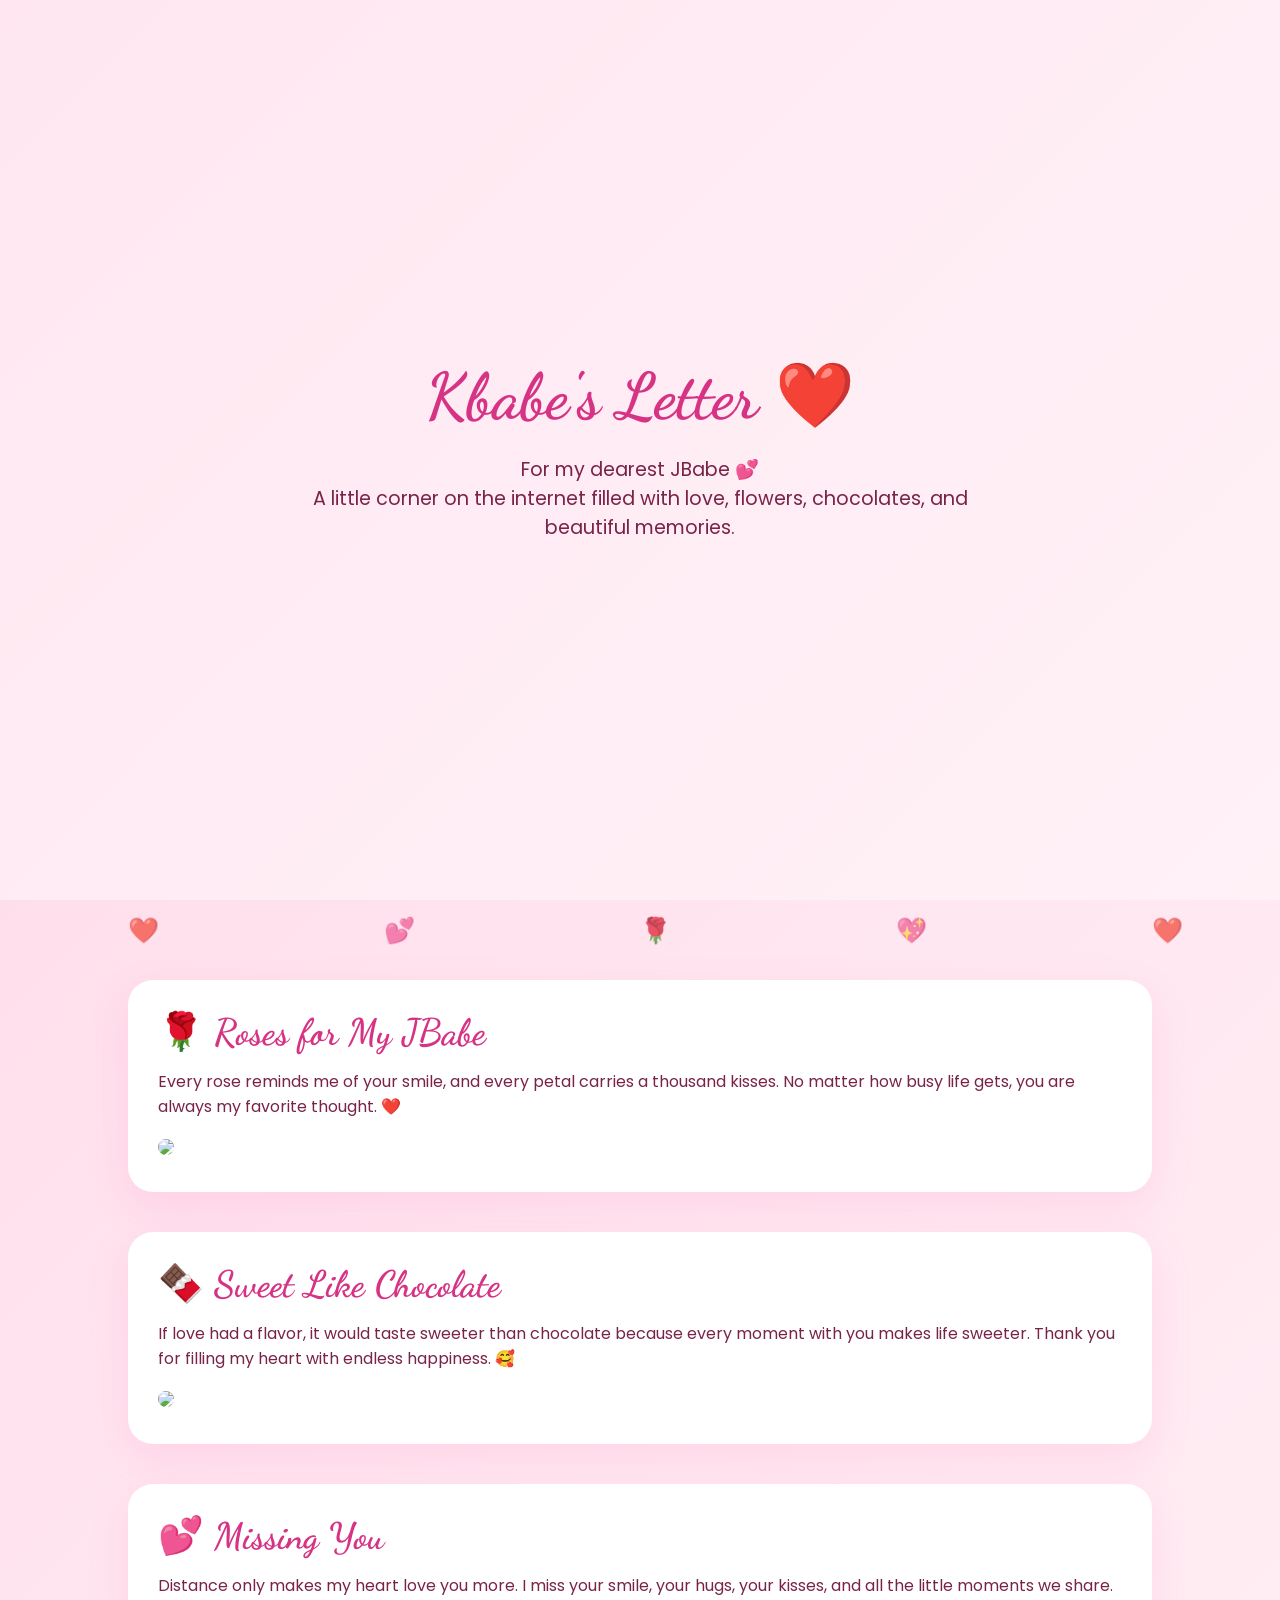
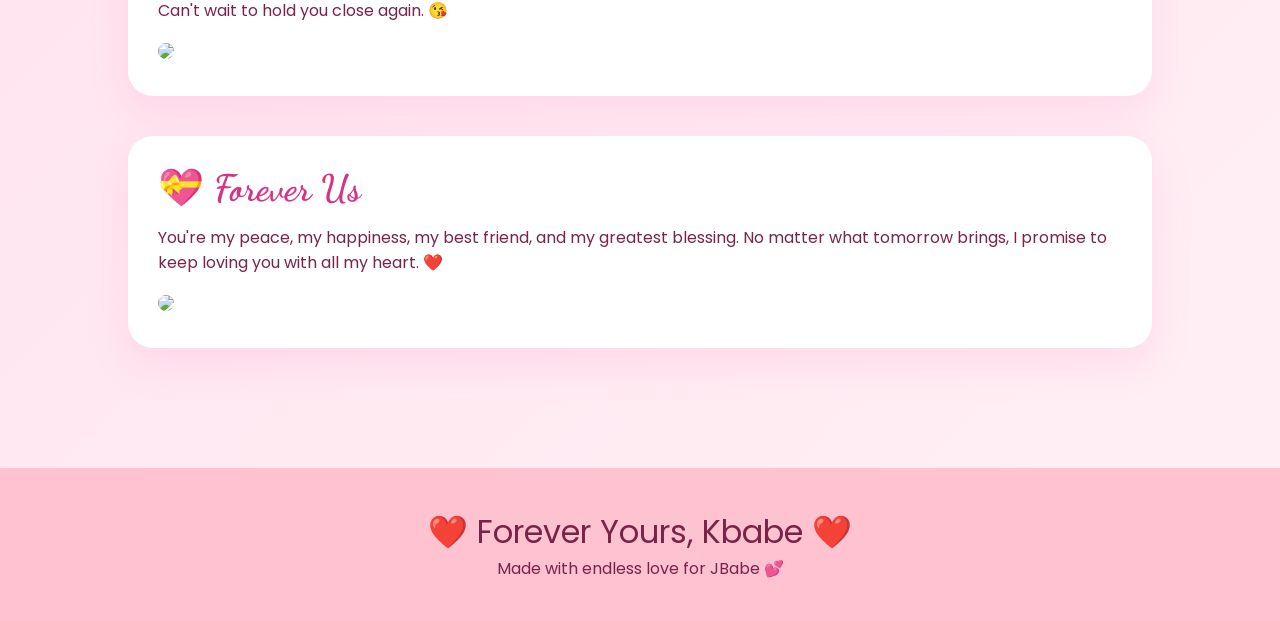
==== kb.html @ de2fefcd "Create kb.html for Kbabe's romantic letter This HTML file creates a romantic webpage dedicated to 'K" ====
<!DOCTYPE html>
<html lang="en">
<head>
<meta charset="UTF-8">
<meta name="viewport" content="width=device-width, initial-scale=1.0">
<title>Kbabe's Letter ❤️</title>

<link href="https://fonts.googleapis.com/css2?family=Dancing+Script:wght@700&family=Poppins:wght@300;400;600&display=swap" rel="stylesheet">

<style>
*{
margin:0;
padding:0;
box-sizing:border-box;
}

body{
font-family:'Poppins',sans-serif;
background:linear-gradient(135deg,#ffd6e7,#ffe6f0,#fff0f5);
overflow-x:hidden;
color:#7a2349;
}

/* Floating Hearts */
.hearts span{
position:fixed;
bottom:-50px;
font-size:25px;
animation:float 10s linear infinite;
opacity:.7;
}

.hearts span:nth-child(1){left:10%;animation-duration:8s;}
.hearts span:nth-child(2){left:30%;animation-duration:12s;}
.hearts span:nth-child(3){left:50%;animation-duration:10s;}
.hearts span:nth-child(4){left:70%;animation-duration:9s;}
.hearts span:nth-child(5){left:90%;animation-duration:11s;}

@keyframes float{
0%{
transform:translateY(0) rotate(0deg);
opacity:0;
}
20%{
opacity:1;
}
100%{
transform:translateY(-110vh) rotate(360deg);
opacity:0;
}
}

header{
height:100vh;
display:flex;
justify-content:center;
align-items:center;
flex-direction:column;
text-align:center;
background:linear-gradient(rgba(255,255,255,.4),rgba(255,255,255,.4)),
url("https://images.unsplash.com/photo-1518199266791-5375a83190b7?w=1400");
background-size:cover;
}

h1{
font-size:4rem;
font-family:'Dancing Script',cursive;
color:#d63384;
animation:fade 2s;
}

.subtitle{
margin-top:20px;
font-size:1.2rem;
max-width:700px;
}

@keyframes fade{
from{
opacity:0;
transform:translateY(40px);
}
to{
opacity:1;
transform:translateY(0);
}
}

.section{
padding:80px 10%;
}

.card{
background:white;
border-radius:25px;
padding:30px;
margin-bottom:40px;
box-shadow:0 15px 40px rgba(255,105,180,.15);
transition:.4s;
}

.card:hover{
transform:translateY(-8px);
}

.card img{
width:100%;
border-radius:20px;
margin-top:20px;
}

h2{
font-family:'Dancing Script',cursive;
font-size:2.3rem;
margin-bottom:15px;
color:#d63384;
}

footer{
text-align:center;
padding:40px;
font-size:1rem;
background:#ffc2d1;
}

.love{
font-size:2rem;
animation:pulse 2s infinite;
}

@keyframes pulse{
50%{
transform:scale(1.15);
}
}
</style>
</head>
<body>

<div class="hearts">
<span>❤️</span>
<span>💕</span>
<span>🌹</span>
<span>💖</span>
<span>❤️</span>
</div>

<header>
<h1>Kbabe's Letter ❤️</h1>
<p class="subtitle">
For my dearest JBabe 💕<br>
A little corner on the internet filled with love, flowers, chocolates, and beautiful memories.
</p>
</header>

<section class="section">

<div class="card">
<h2>🌹 Roses for My JBabe</h2>
<p>
Every rose reminds me of your smile, and every petal carries a thousand kisses.
No matter how busy life gets, you are always my favorite thought.
❤️
</p>

<img src="https://images.unsplash.com/photo-1518895949257-7621c3c786d7?w=1000">
</div>

<div class="card">
<h2>🍫 Sweet Like Chocolate</h2>
<p>
If love had a flavor, it would taste sweeter than chocolate because every moment with you makes life sweeter.
Thank you for filling my heart with endless happiness.
🥰
</p>

<img src="https://images.unsplash.com/photo-1511381939415-e44015466834?w=1000">
</div>

<div class="card">
<h2>💕 Missing You</h2>
<p>
Distance only makes my heart love you more.
I miss your smile, your hugs, your kisses, and all the little moments we share.
Can't wait to hold you close again.
😘
</p>

<img src="https://images.unsplash.com/photo-1516589178581-6cd7833ae3b2?w=1000">
</div>

<div class="card">
<h2>💝 Forever Us</h2>
<p>
You're my peace, my happiness, my best friend, and my greatest blessing.
No matter what tomorrow brings, I promise to keep loving you with all my heart.
❤️
</p>

<img src="https://images.unsplash.com/photo-1518568814500-bf0f8d125f46?w=1000">
</div>

</section>

<footer>
<div class="love">❤️ Forever Yours, Kbabe ❤️</div>
<p>Made with endless love for JBabe 💕</p>
</footer>

</body>
</html>
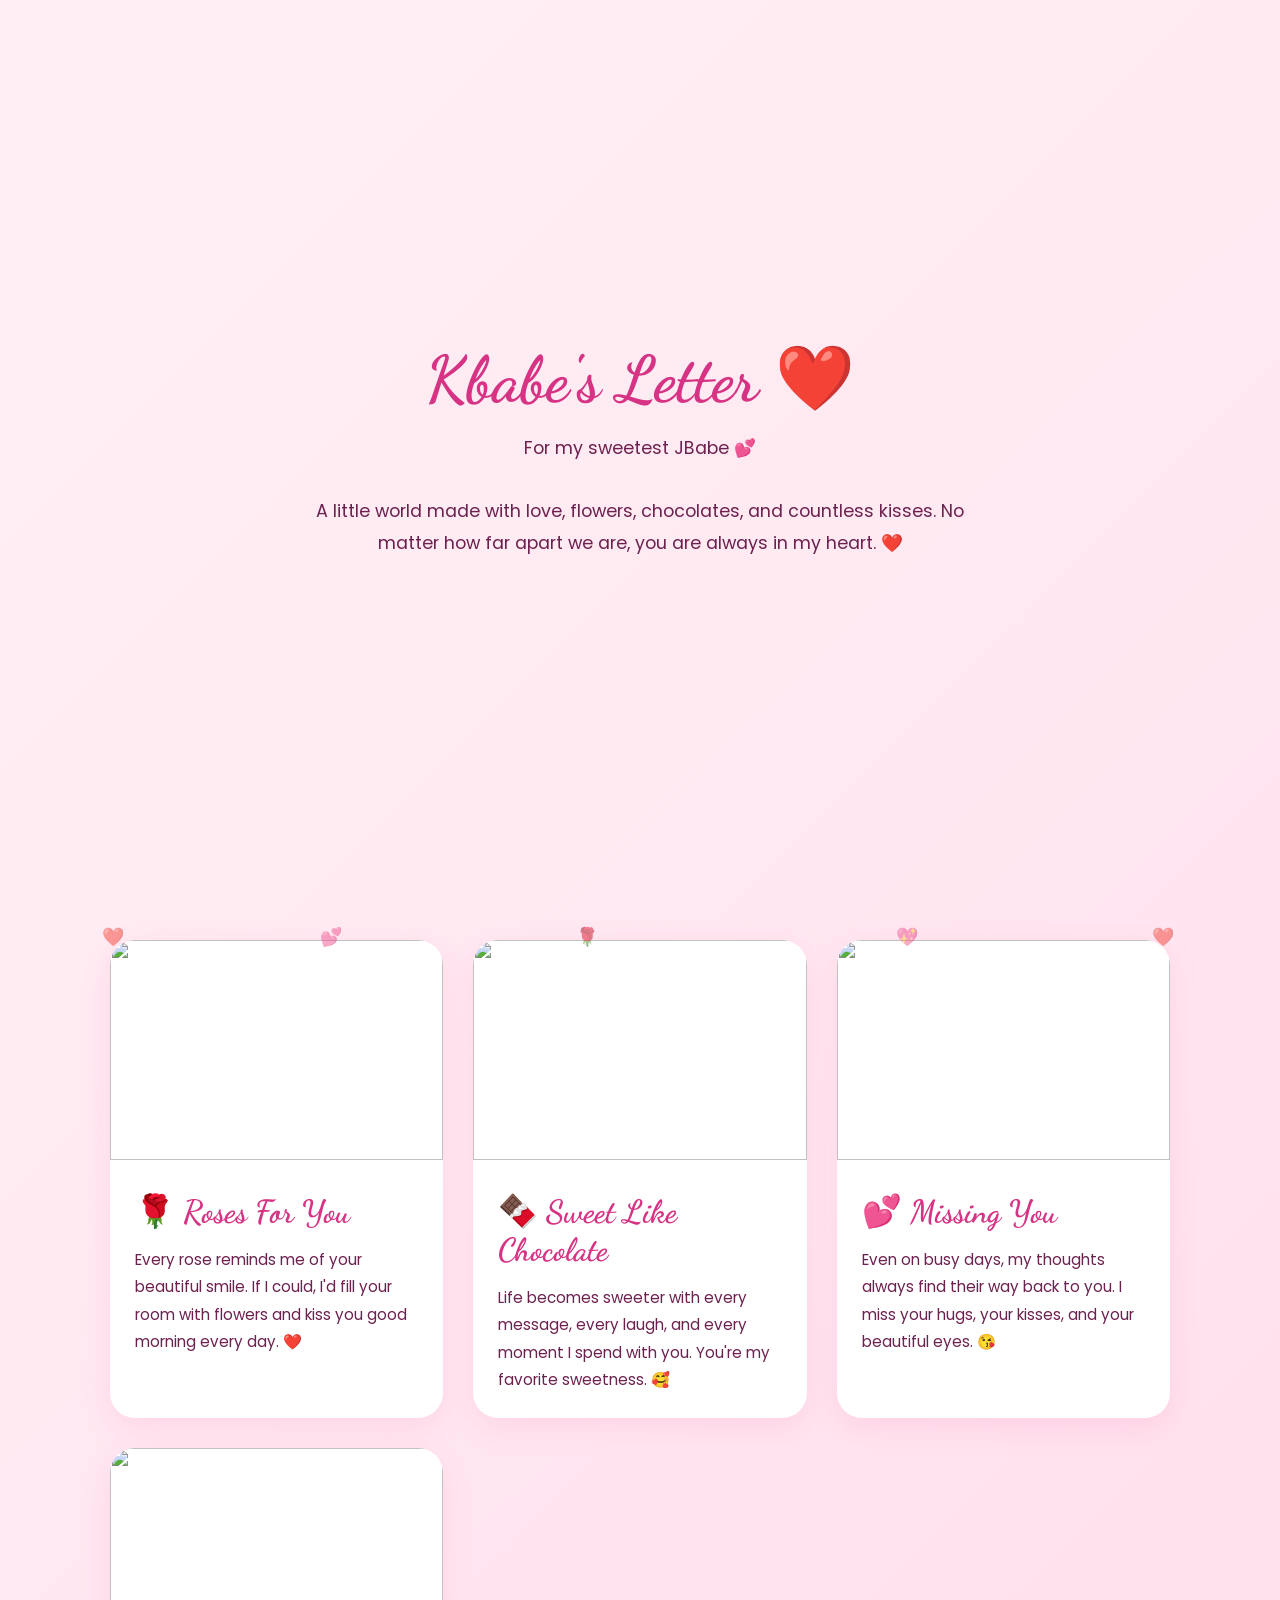
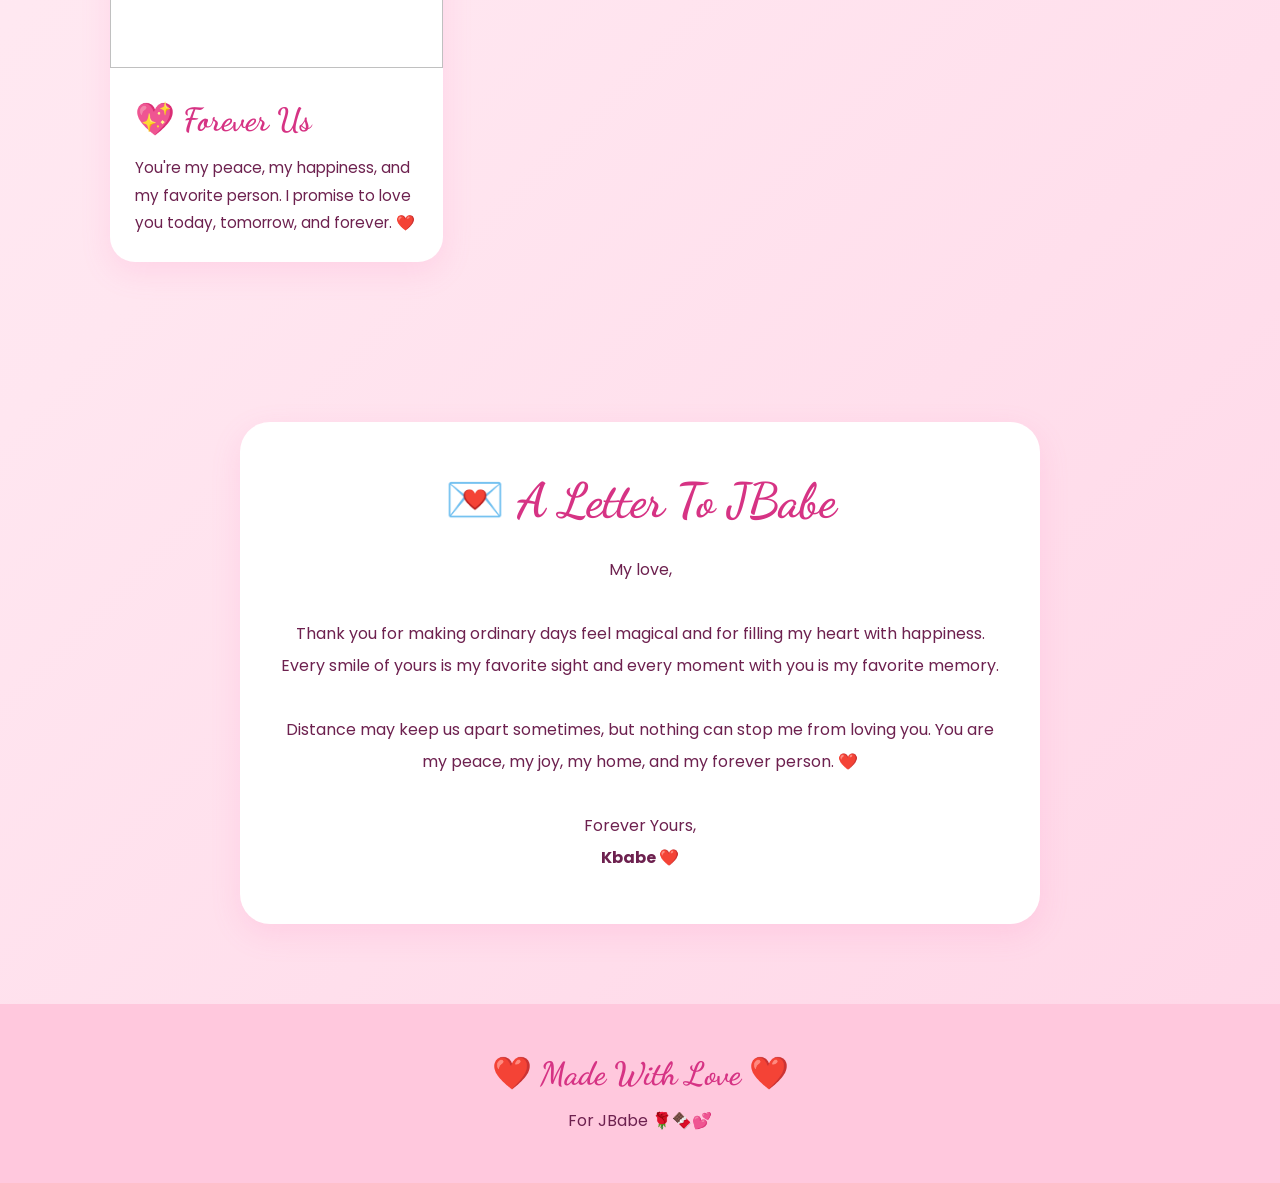
==== commit 6ae1f59f: "Refactor kb.html with style and content updates" ====
--- a/kb.html
+++ b/kb.html
@@ -5,9 +5,10 @@
 <meta name="viewport" content="width=device-width, initial-scale=1.0">
 <title>Kbabe's Letter ❤️</title>
 
-<link href="https://fonts.googleapis.com/css2?family=Dancing+Script:wght@700&family=Poppins:wght@300;400;600&display=swap" rel="stylesheet">
+<link href="https://fonts.googleapis.com/css2?family=Dancing+Script:wght@700&family=Poppins:wght@300;400;500;600&display=swap" rel="stylesheet">
 
 <style>
+
 *{
 margin:0;
 padding:0;
@@ -16,69 +17,74 @@
 
 body{
 font-family:'Poppins',sans-serif;
-background:linear-gradient(135deg,#ffd6e7,#ffe6f0,#fff0f5);
+background:linear-gradient(135deg,#fff0f5,#ffe6f0,#ffd6e7);
+color:#6d214f;
 overflow-x:hidden;
-color:#7a2349;
 }
 
 /* Floating Hearts */
+
 .hearts span{
 position:fixed;
 bottom:-50px;
-font-size:25px;
+font-size:18px;
 animation:float 10s linear infinite;
-opacity:.7;
-}
-
-.hearts span:nth-child(1){left:10%;animation-duration:8s;}
-.hearts span:nth-child(2){left:30%;animation-duration:12s;}
-.hearts span:nth-child(3){left:50%;animation-duration:10s;}
+opacity:.5;
+z-index:-1;
+}
+
+.hearts span:nth-child(1){left:8%;animation-duration:8s;}
+.hearts span:nth-child(2){left:25%;animation-duration:10s;}
+.hearts span:nth-child(3){left:45%;animation-duration:12s;}
 .hearts span:nth-child(4){left:70%;animation-duration:9s;}
 .hearts span:nth-child(5){left:90%;animation-duration:11s;}
 
 @keyframes float{
 0%{
-transform:translateY(0) rotate(0deg);
+transform:translateY(0);
 opacity:0;
 }
 20%{
-opacity:1;
+opacity:.8;
 }
 100%{
-transform:translateY(-110vh) rotate(360deg);
+transform:translateY(-120vh);
 opacity:0;
 }
 }
 
+/* Header */
+
 header{
-height:100vh;
+min-height:100vh;
 display:flex;
 justify-content:center;
 align-items:center;
-flex-direction:column;
+padding:20px;
 text-align:center;
-background:linear-gradient(rgba(255,255,255,.4),rgba(255,255,255,.4)),
-url("https://images.unsplash.com/photo-1518199266791-5375a83190b7?w=1400");
-background-size:cover;
+}
+
+.hero{
+max-width:700px;
+animation:fadeUp 1.5s;
 }
 
 h1{
+font-family:'Dancing Script',cursive;
 font-size:4rem;
-font-family:'Dancing Script',cursive;
 color:#d63384;
-animation:fade 2s;
-}
-
-.subtitle{
-margin-top:20px;
-font-size:1.2rem;
-max-width:700px;
-}
-
-@keyframes fade{
+margin-bottom:15px;
+}
+
+.hero p{
+font-size:1.1rem;
+line-height:1.8;
+}
+
+@keyframes fadeUp{
 from{
 opacity:0;
-transform:translateY(40px);
+transform:translateY(50px);
 }
 to{
 opacity:1;
@@ -86,16 +92,22 @@
 }
 }
 
-.section{
-padding:80px 10%;
+/* Posts */
+
+.container{
+max-width:1100px;
+margin:auto;
+padding:40px 20px 80px;
+display:grid;
+grid-template-columns:repeat(auto-fit,minmax(300px,1fr));
+gap:30px;
 }
 
 .card{
 background:white;
 border-radius:25px;
-padding:30px;
-margin-bottom:40px;
-box-shadow:0 15px 40px rgba(255,105,180,.15);
+overflow:hidden;
+box-shadow:0 10px 30px rgba(255,105,180,.15);
 transition:.4s;
 }
 
@@ -105,34 +117,96 @@
 
 .card img{
 width:100%;
-border-radius:20px;
-margin-top:20px;
-}
-
-h2{
+height:220px;
+object-fit:cover;
+}
+
+.content{
+padding:25px;
+}
+
+.content h2{
 font-family:'Dancing Script',cursive;
-font-size:2.3rem;
+font-size:2rem;
 margin-bottom:15px;
 color:#d63384;
 }
 
+.content p{
+line-height:1.8;
+font-size:.95rem;
+}
+
+/* Love Letter */
+
+.letter{
+max-width:800px;
+margin:80px auto;
+background:white;
+padding:50px 35px;
+border-radius:30px;
+box-shadow:0 10px 30px rgba(255,105,180,.15);
+text-align:center;
+}
+
+.letter h2{
+font-family:'Dancing Script',cursive;
+font-size:3rem;
+color:#d63384;
+margin-bottom:25px;
+}
+
+.letter p{
+line-height:2;
+font-size:1rem;
+}
+
+/* Footer */
+
 footer{
+padding:50px 20px;
 text-align:center;
-padding:40px;
+background:#ffc8dd;
+}
+
+footer h3{
+font-family:'Dancing Script',cursive;
+font-size:2rem;
+margin-bottom:15px;
+color:#d63384;
+}
+
+/* Mobile */
+
+@media(max-width:768px){
+
+h1{
+font-size:3rem;
+}
+
+.hero p{
 font-size:1rem;
-background:#ffc2d1;
-}
-
-.love{
-font-size:2rem;
-animation:pulse 2s infinite;
-}
-
-@keyframes pulse{
-50%{
-transform:scale(1.15);
-}
-}
+}
+
+.container{
+grid-template-columns:1fr;
+}
+
+.card img{
+height:180px;
+}
+
+.letter{
+padding:35px 25px;
+margin:50px 20px;
+}
+
+.letter h2{
+font-size:2.4rem;
+}
+
+}
+
 </style>
 </head>
 <body>
@@ -146,65 +220,90 @@
 </div>
 
 <header>
+<div class="hero">
 <h1>Kbabe's Letter ❤️</h1>
-<p class="subtitle">
-For my dearest JBabe 💕<br>
-A little corner on the internet filled with love, flowers, chocolates, and beautiful memories.
-</p>
+
+<p>
+For my sweetest JBabe 💕<br><br>
+A little world made with love, flowers, chocolates, and countless kisses.
+No matter how far apart we are, you are always in my heart. ❤️
+</p>
+</div>
 </header>
 
-<section class="section">
+
+<div class="container">
 
 <div class="card">
-<h2>🌹 Roses for My JBabe</h2>
-<p>
-Every rose reminds me of your smile, and every petal carries a thousand kisses.
-No matter how busy life gets, you are always my favorite thought.
-❤️
-</p>
-
-<img src="https://images.unsplash.com/photo-1518895949257-7621c3c786d7?w=1000">
+<img src="https://images.unsplash.com/photo-1518895949257-7621c3c786d7?w=700" alt="">
+<div class="content">
+<h2>🌹 Roses For You</h2>
+<p>
+Every rose reminds me of your beautiful smile. If I could, I'd fill your room with flowers and kiss you good morning every day. ❤️
+</p>
+</div>
 </div>
 
 <div class="card">
+<img src="https://images.unsplash.com/photo-1549007994-cb92caebd54b?w=700" alt="">
+<div class="content">
 <h2>🍫 Sweet Like Chocolate</h2>
 <p>
-If love had a flavor, it would taste sweeter than chocolate because every moment with you makes life sweeter.
-Thank you for filling my heart with endless happiness.
-🥰
-</p>
-
-<img src="https://images.unsplash.com/photo-1511381939415-e44015466834?w=1000">
+Life becomes sweeter with every message, every laugh, and every moment I spend with you. You're my favorite sweetness. 🥰
+</p>
+</div>
 </div>
 
 <div class="card">
+<img src="https://images.unsplash.com/photo-1518568814500-bf0f8d125f46?w=700" alt="">
+<div class="content">
 <h2>💕 Missing You</h2>
 <p>
-Distance only makes my heart love you more.
-I miss your smile, your hugs, your kisses, and all the little moments we share.
-Can't wait to hold you close again.
-😘
-</p>
-
-<img src="https://images.unsplash.com/photo-1516589178581-6cd7833ae3b2?w=1000">
+Even on busy days, my thoughts always find their way back to you. I miss your hugs, your kisses, and your beautiful eyes. 😘
+</p>
+</div>
 </div>
 
 <div class="card">
-<h2>💝 Forever Us</h2>
-<p>
-You're my peace, my happiness, my best friend, and my greatest blessing.
-No matter what tomorrow brings, I promise to keep loving you with all my heart.
-❤️
-</p>
-
-<img src="https://images.unsplash.com/photo-1518568814500-bf0f8d125f46?w=1000">
-</div>
-
-</section>
+<img src="https://images.unsplash.com/photo-1516589178581-6cd7833ae3b2?w=700" alt="">
+<div class="content">
+<h2>💖 Forever Us</h2>
+<p>
+You're my peace, my happiness, and my favorite person. I promise to love you today, tomorrow, and forever. ❤️
+</p>
+</div>
+</div>
+
+</div>
+
+
+<div class="letter">
+
+<h2>💌 A Letter To JBabe</h2>
+
+<p>
+My love,<br><br>
+
+Thank you for making ordinary days feel magical and for filling my heart with happiness. Every smile of yours is my favorite sight and every moment with you is my favorite memory.<br><br>
+
+Distance may keep us apart sometimes, but nothing can stop me from loving you. You are my peace, my joy, my home, and my forever person. ❤️<br><br>
+
+Forever Yours,<br>
+<b>Kbabe ❤️</b>
+
+</p>
+
+</div>
+
 
 <footer>
-<div class="love">❤️ Forever Yours, Kbabe ❤️</div>
-<p>Made with endless love for JBabe 💕</p>
+
+<h3>❤️ Made With Love ❤️</h3>
+
+<p>
+For JBabe 🌹🍫💕
+</p>
+
 </footer>
 
 </body>
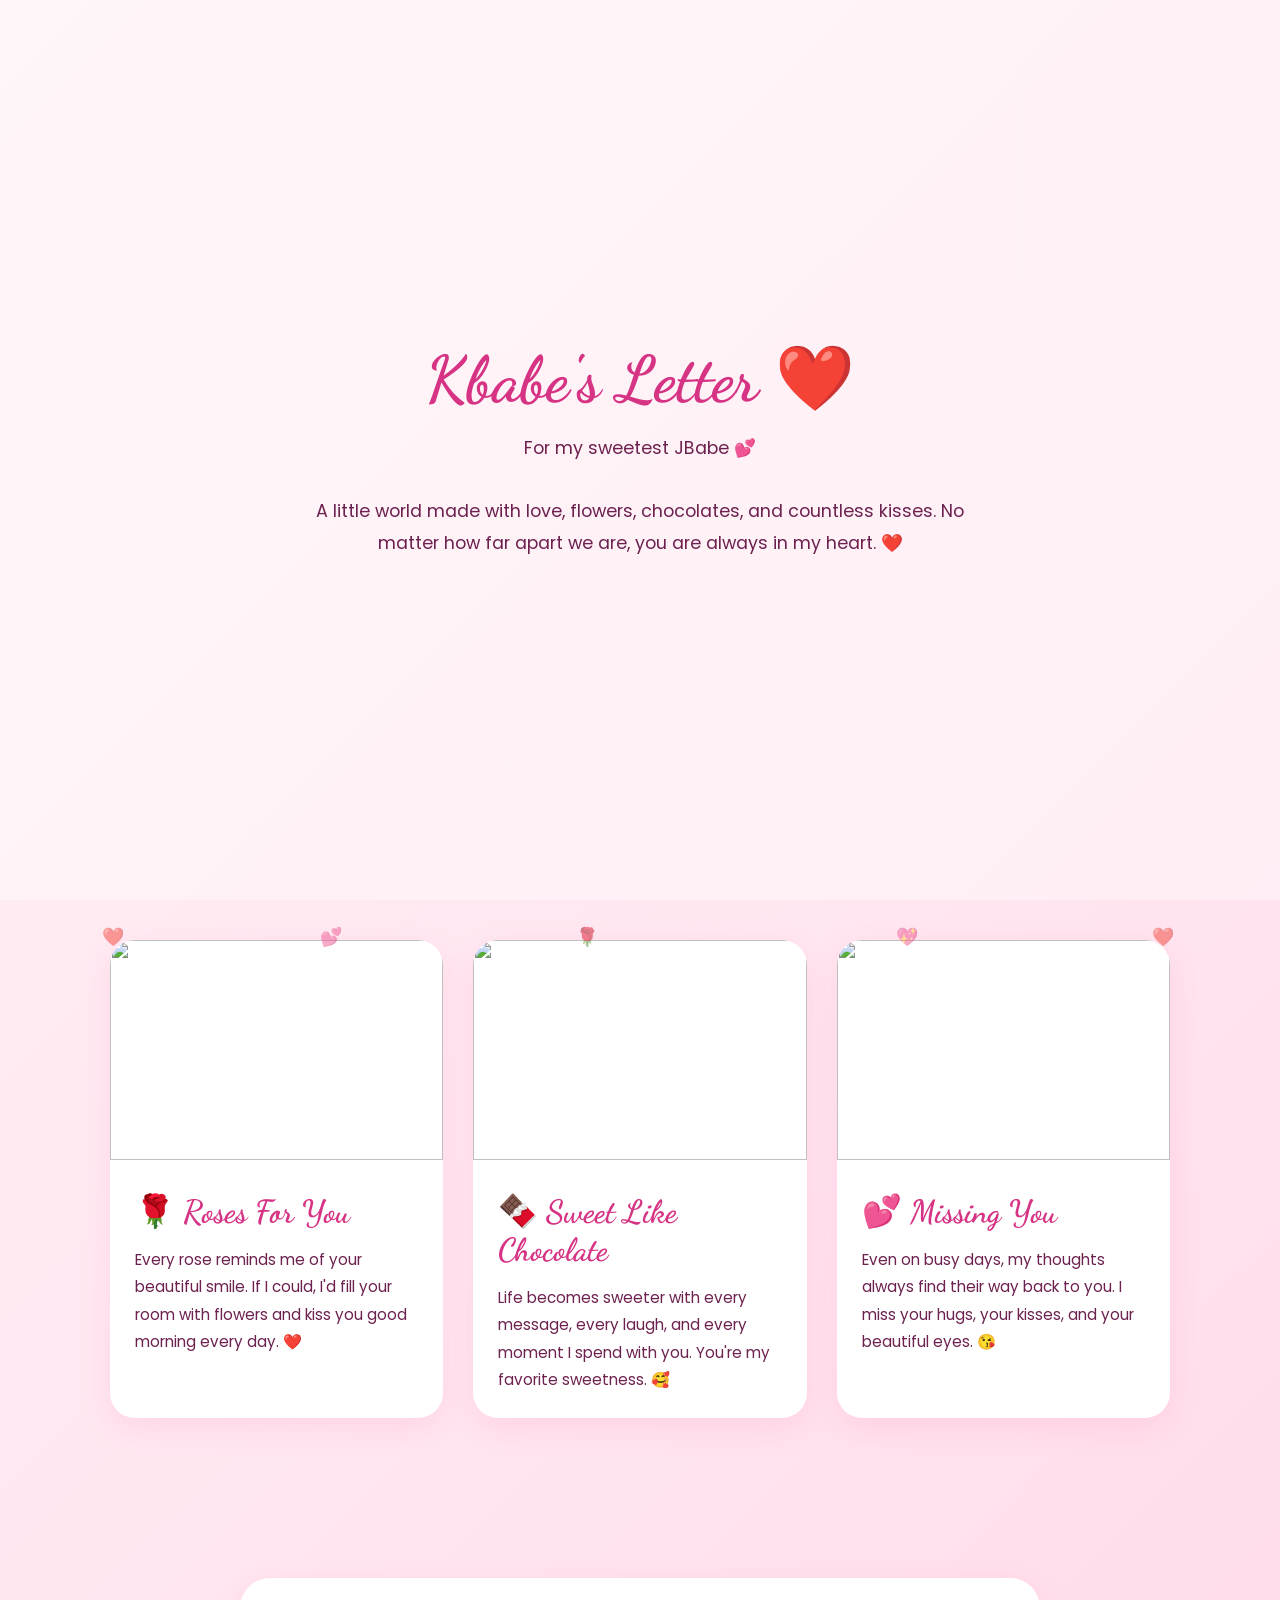
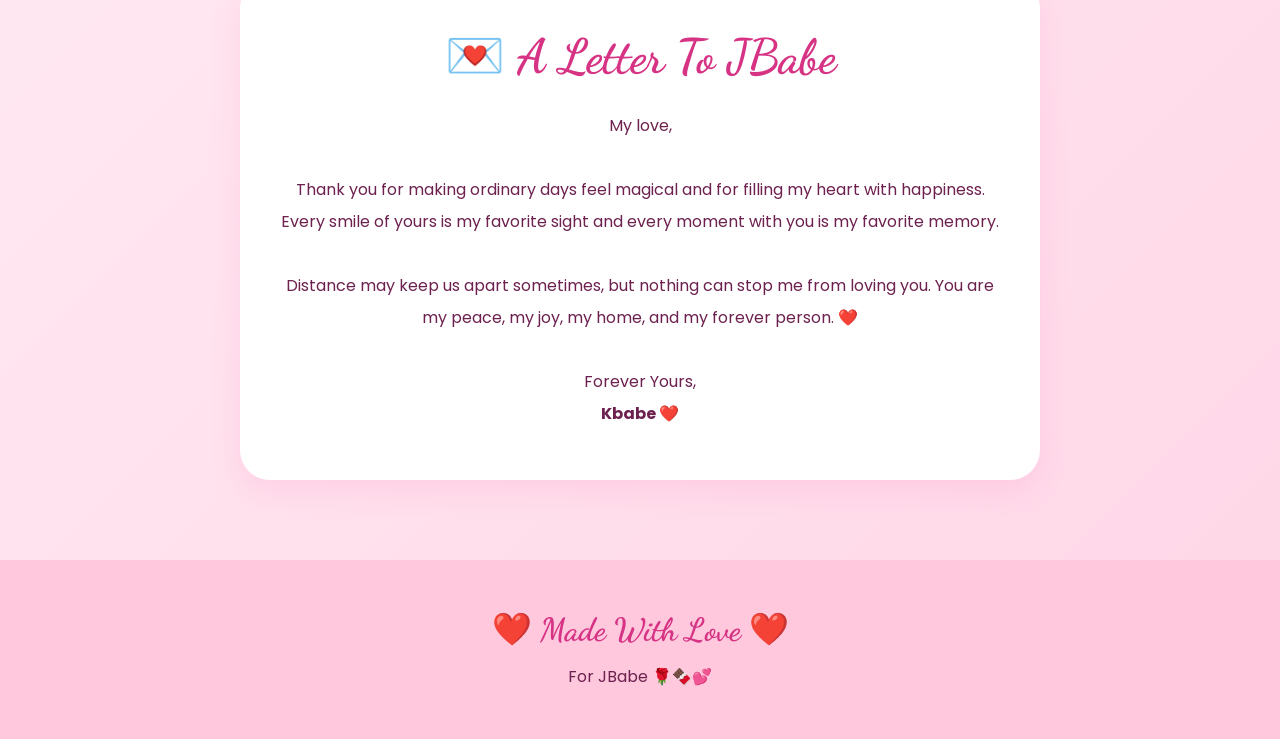
==== commit db88f497: "Remove card section for 'Forever Us' Removed a card section containing an image and a message." ====
--- a/kb.html
+++ b/kb.html
@@ -62,6 +62,9 @@
 align-items:center;
 padding:20px;
 text-align:center;
+background:linear-gradient(rgba(255,255,255,.4),rgba(255,255,255,.4)),
+url("https://images.unsplash.com/photo-1518199266791-5375a83190b7?w=1400");
+background-size:cover;
 }
 
 .hero{
@@ -264,16 +267,6 @@
 </div>
 </div>
 
-<div class="card">
-<img src="https://images.unsplash.com/photo-1516589178581-6cd7833ae3b2?w=700" alt="">
-<div class="content">
-<h2>💖 Forever Us</h2>
-<p>
-You're my peace, my happiness, and my favorite person. I promise to love you today, tomorrow, and forever. ❤️
-</p>
-</div>
-</div>
-
 </div>
 
 
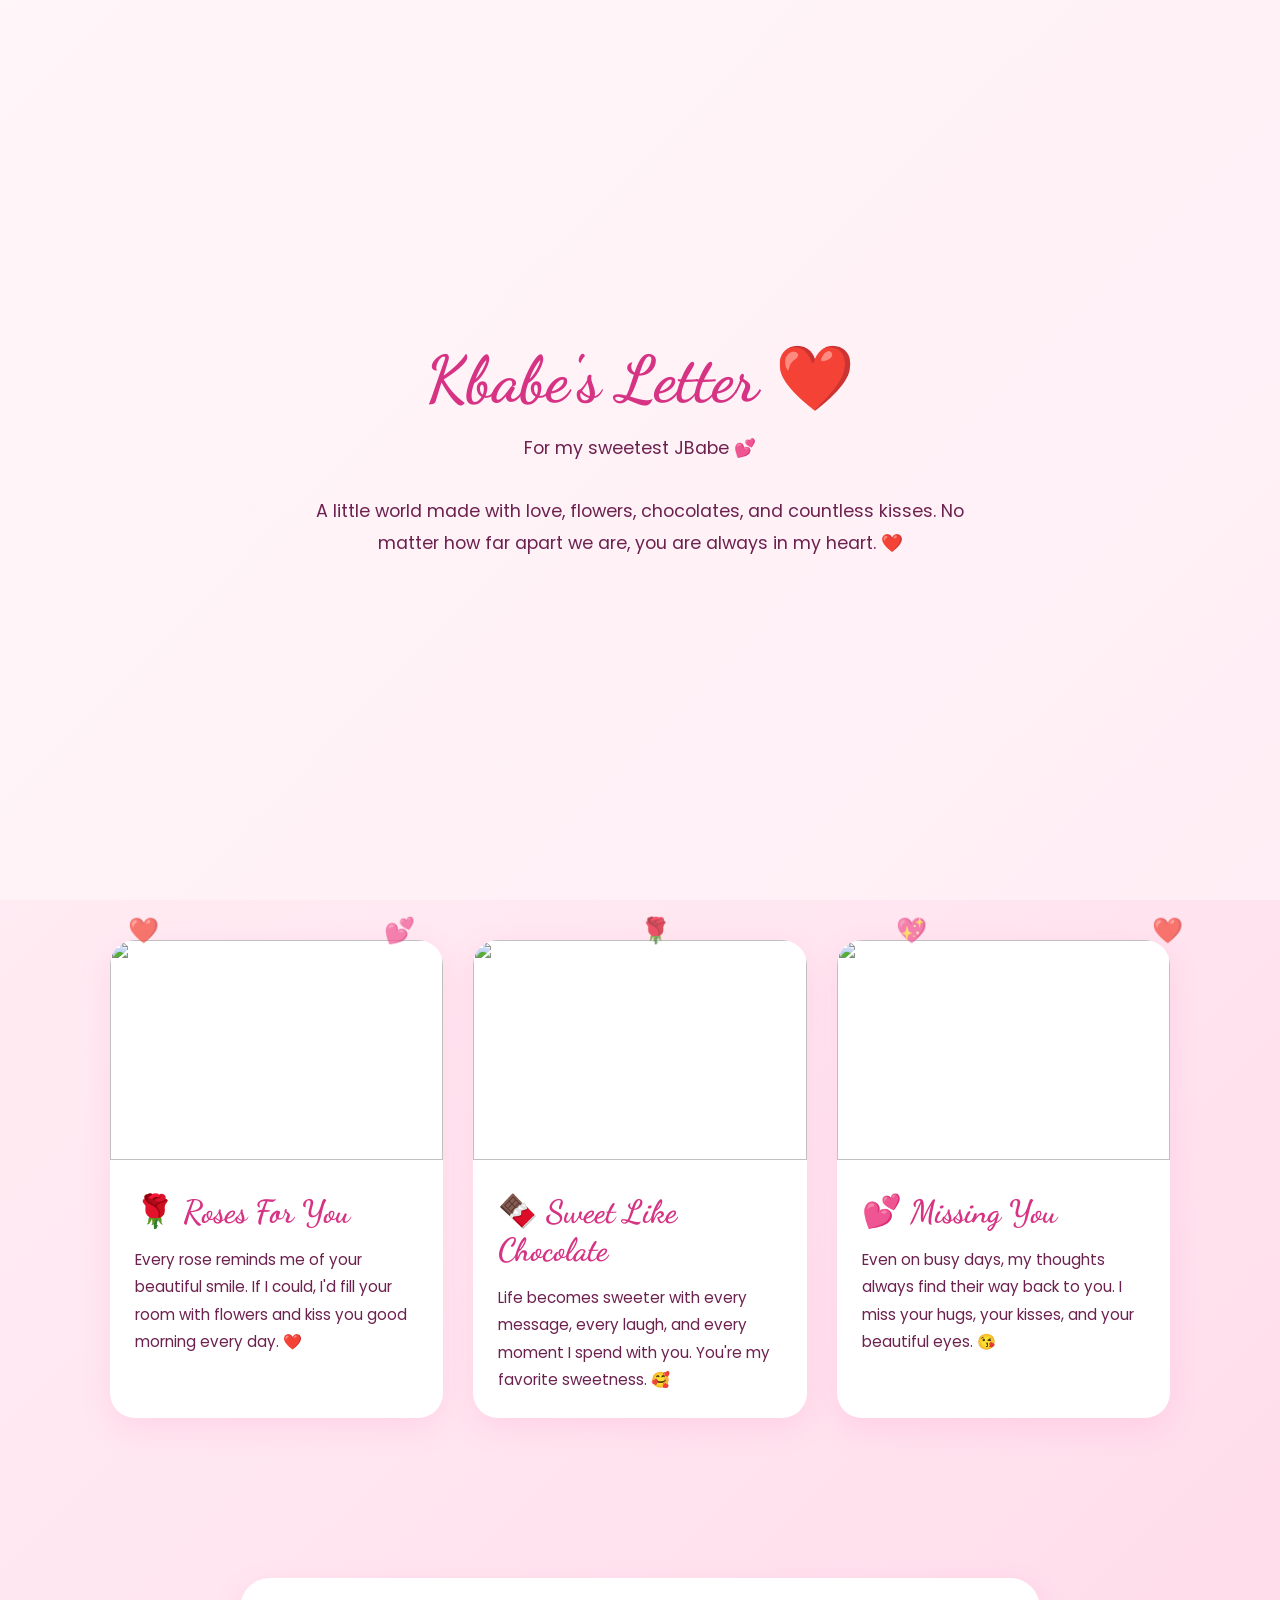
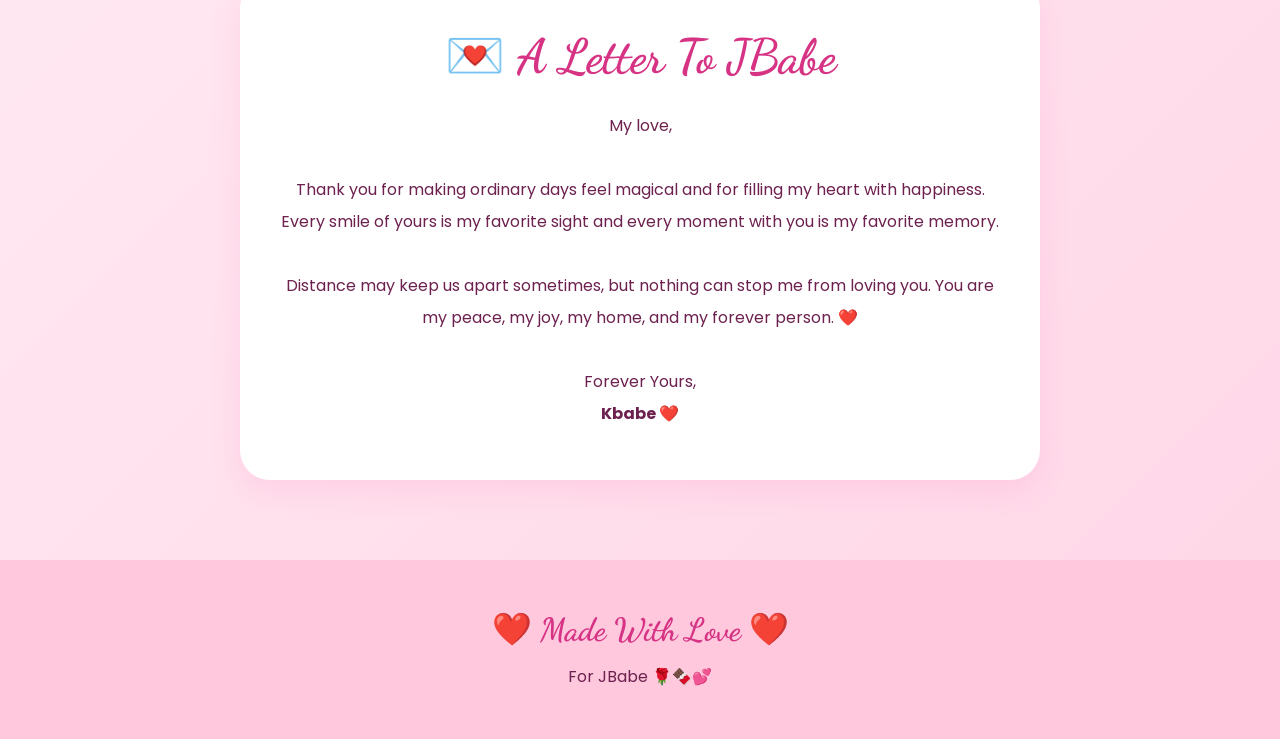
==== commit c22ba4f9: "Enhance floating hearts animation styles Updated styles for floating hearts animation, including siz" ====
--- a/kb.html
+++ b/kb.html
@@ -24,34 +24,35 @@
 
 /* Floating Hearts */
 
+/* Floating Hearts */
 .hearts span{
 position:fixed;
 bottom:-50px;
-font-size:18px;
+font-size:25px;
 animation:float 10s linear infinite;
-opacity:.5;
-z-index:-1;
-}
-
-.hearts span:nth-child(1){left:8%;animation-duration:8s;}
-.hearts span:nth-child(2){left:25%;animation-duration:10s;}
-.hearts span:nth-child(3){left:45%;animation-duration:12s;}
+opacity:.7;
+}
+
+.hearts span:nth-child(1){left:10%;animation-duration:8s;}
+.hearts span:nth-child(2){left:30%;animation-duration:12s;}
+.hearts span:nth-child(3){left:50%;animation-duration:10s;}
 .hearts span:nth-child(4){left:70%;animation-duration:9s;}
 .hearts span:nth-child(5){left:90%;animation-duration:11s;}
 
 @keyframes float{
 0%{
-transform:translateY(0);
+transform:translateY(0) rotate(0deg);
 opacity:0;
 }
 20%{
-opacity:.8;
+opacity:1;
 }
 100%{
-transform:translateY(-120vh);
+transform:translateY(-110vh) rotate(360deg);
 opacity:0;
 }
 }
+
 
 /* Header */
 
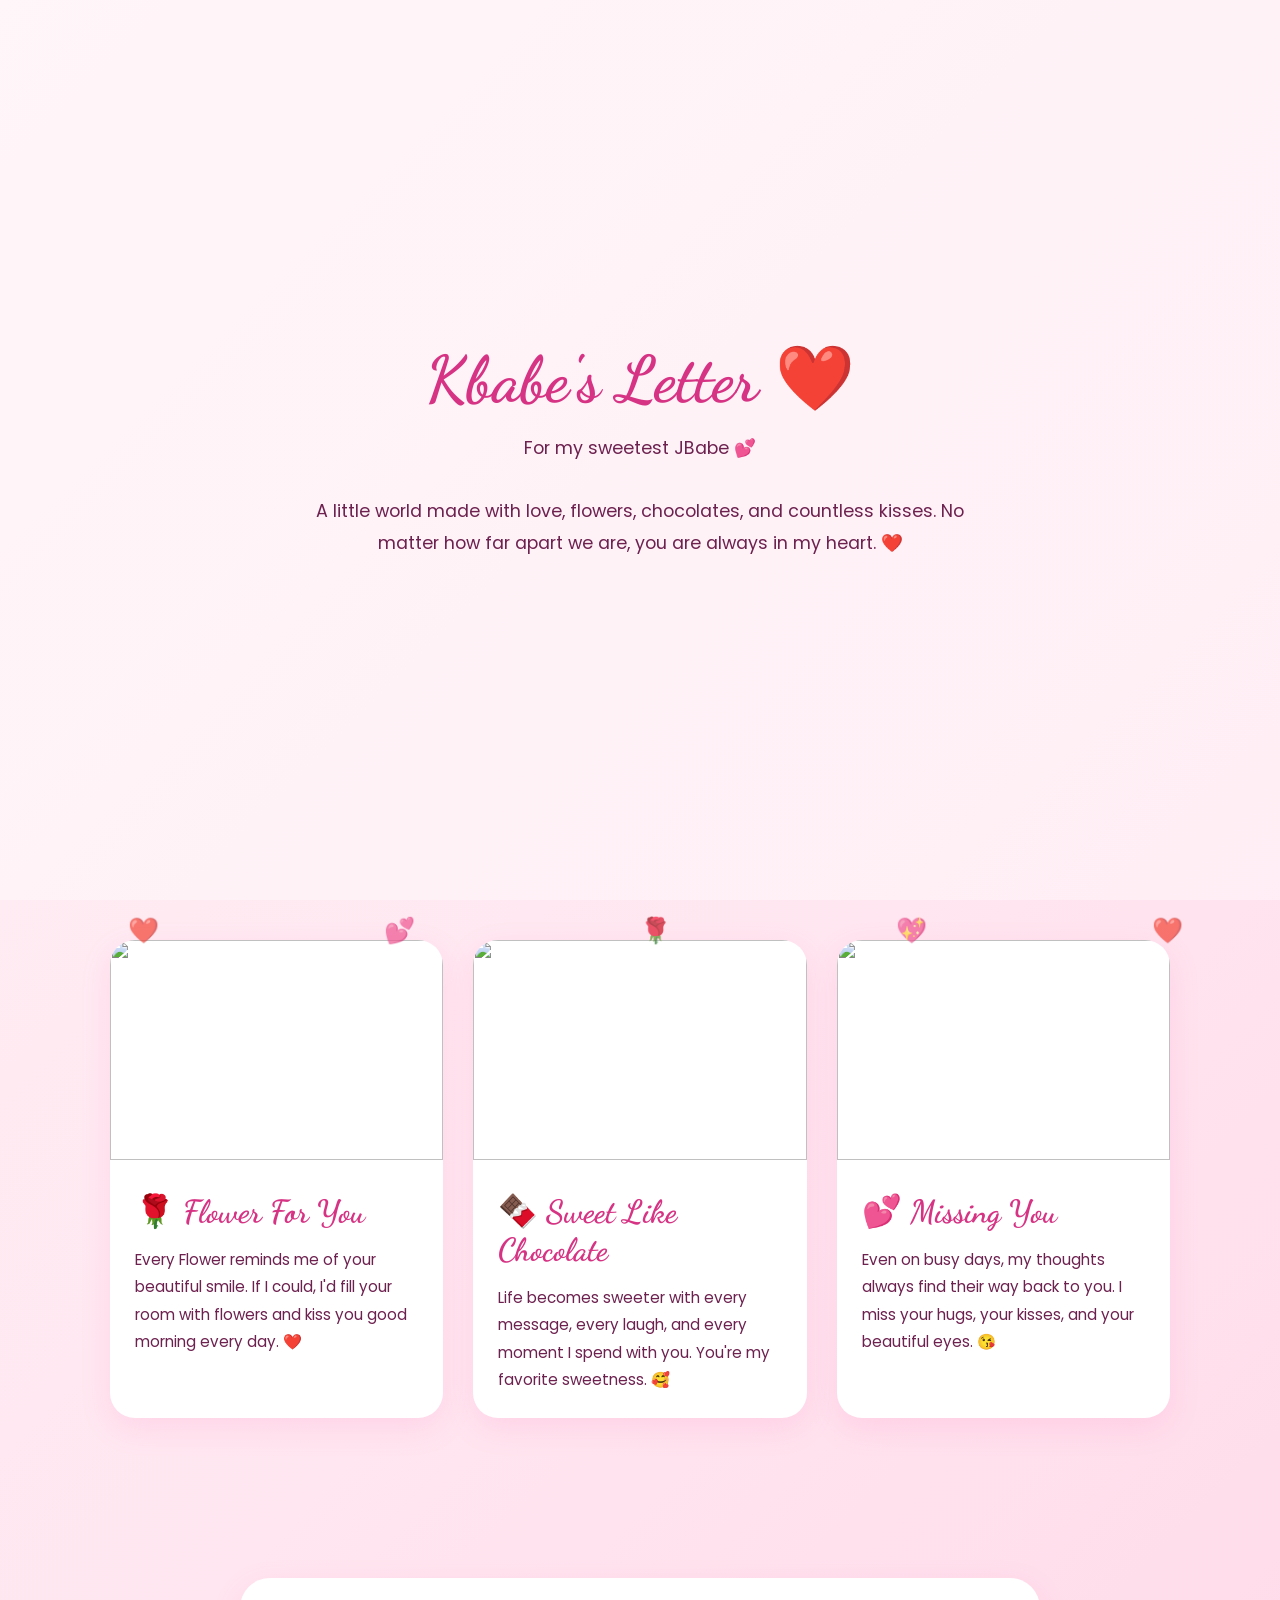
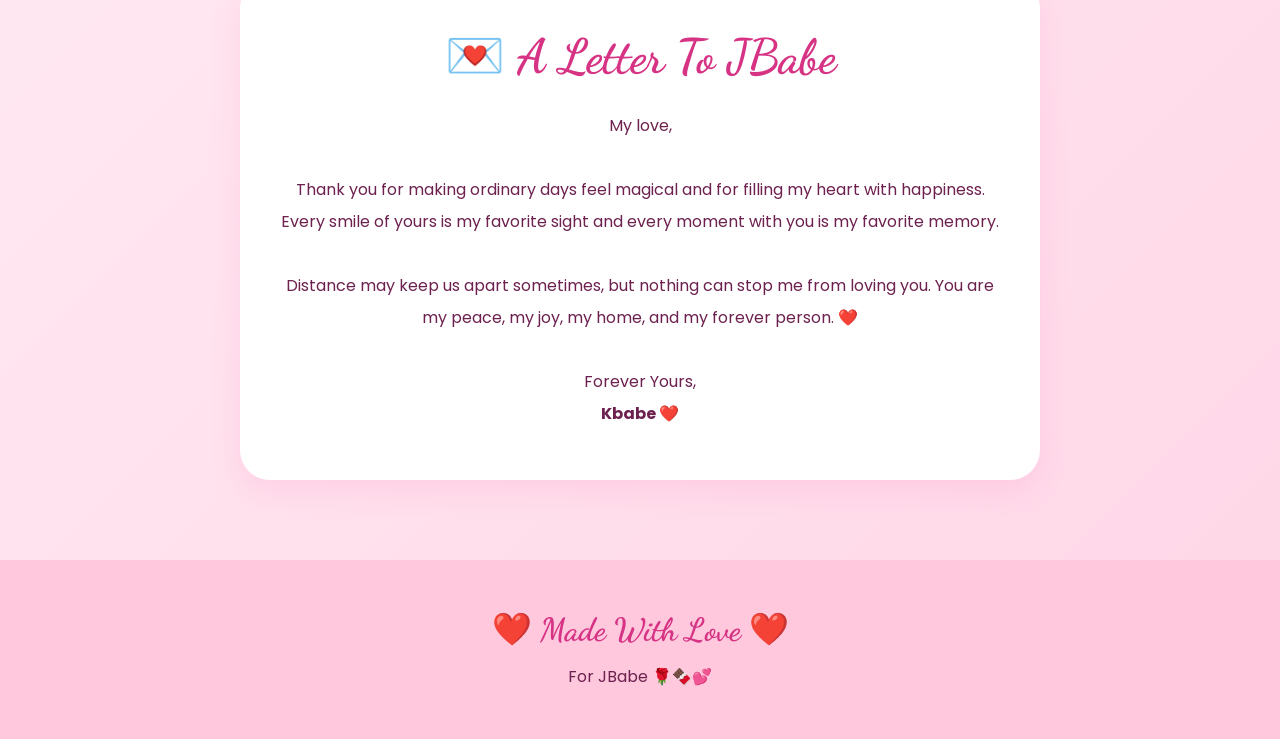
==== commit 43251ecd: "Update image and text in kb.html" ====
--- a/kb.html
+++ b/kb.html
@@ -22,15 +22,19 @@
 overflow-x:hidden;
 }
 
-/* Floating Hearts */
-
-/* Floating Hearts */
+.hearts{
+    position: fixed;
+    inset: 0;
+    pointer-events: none;
+    z-index: 999;
+}
+
 .hearts span{
-position:fixed;
-bottom:-50px;
-font-size:25px;
-animation:float 10s linear infinite;
-opacity:.7;
+    position: absolute;
+    bottom: -50px;
+    font-size: 25px;
+    animation: float 10s linear infinite;
+    opacity: .7;
 }
 
 .hearts span:nth-child(1){left:10%;animation-duration:8s;}
@@ -239,11 +243,11 @@
 <div class="container">
 
 <div class="card">
-<img src="https://images.unsplash.com/photo-1518895949257-7621c3c786d7?w=700" alt="">
+<img src="https://images.unsplash.com/photo-photo-1675861595435-1e3d00f8f2f5?w=700" alt="">
 <div class="content">
-<h2>🌹 Roses For You</h2>
-<p>
-Every rose reminds me of your beautiful smile. If I could, I'd fill your room with flowers and kiss you good morning every day. ❤️
+<h2>🌹 Flower For You</h2>
+<p>
+Every Flower reminds me of your beautiful smile. If I could, I'd fill your room with flowers and kiss you good morning every day. ❤️
 </p>
 </div>
 </div>
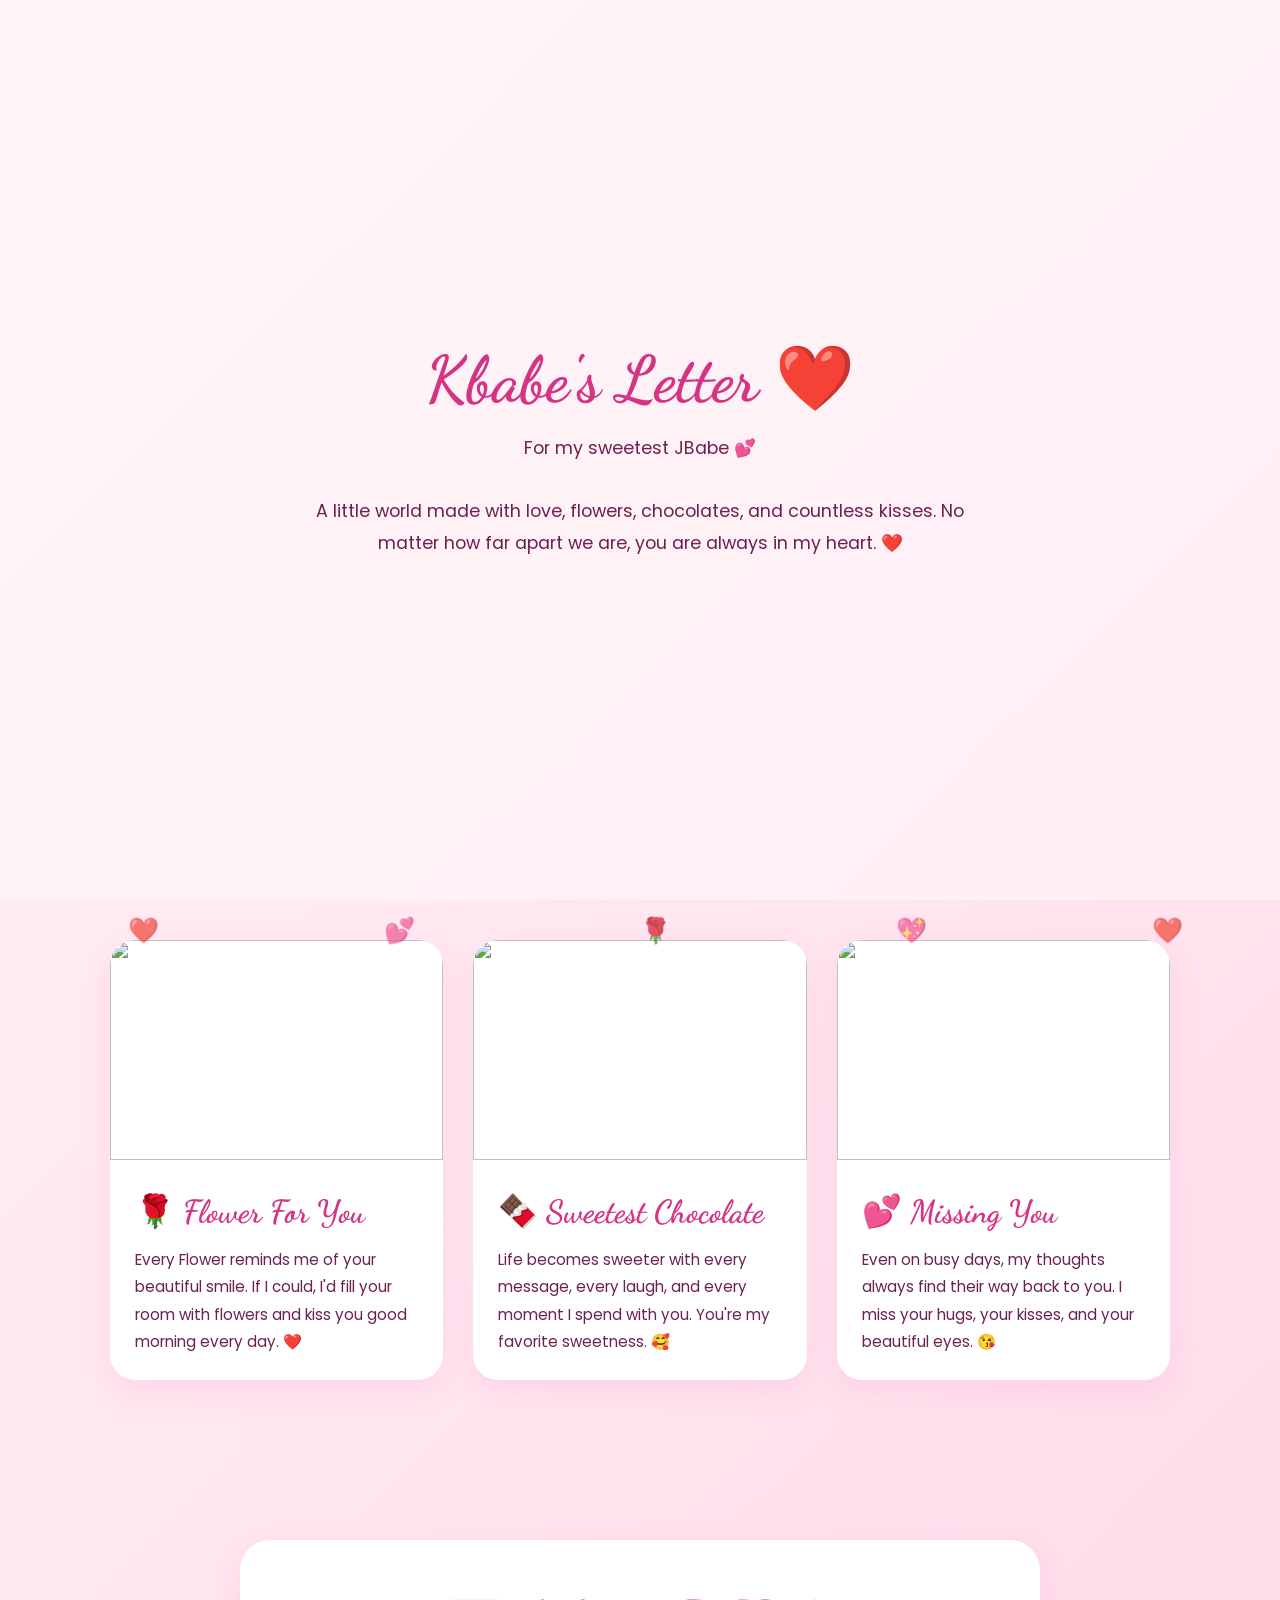
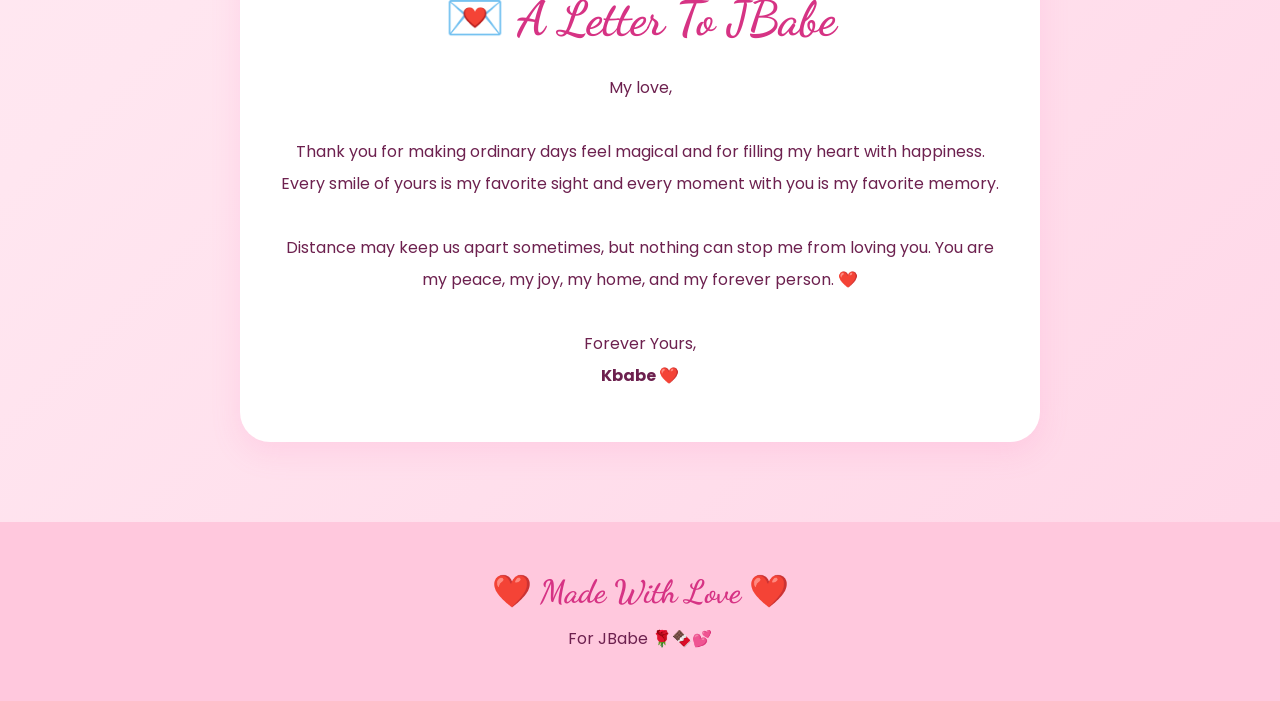
==== commit 19008e8f: "Update kb.html" ====
--- a/kb.html
+++ b/kb.html
@@ -243,7 +243,7 @@
 <div class="container">
 
 <div class="card">
-<img src="https://images.unsplash.com/photo-photo-1675861595435-1e3d00f8f2f5?w=700" alt="">
+<img src="https://images.unsplash.com/photo-1675861595435-1e3d00f8f2f5?w=700" alt="">
 <div class="content">
 <h2>🌹 Flower For You</h2>
 <p>
@@ -255,7 +255,7 @@
 <div class="card">
 <img src="https://images.unsplash.com/photo-1549007994-cb92caebd54b?w=700" alt="">
 <div class="content">
-<h2>🍫 Sweet Like Chocolate</h2>
+<h2>🍫 Sweetest Chocolate</h2>
 <p>
 Life becomes sweeter with every message, every laugh, and every moment I spend with you. You're my favorite sweetness. 🥰
 </p>
